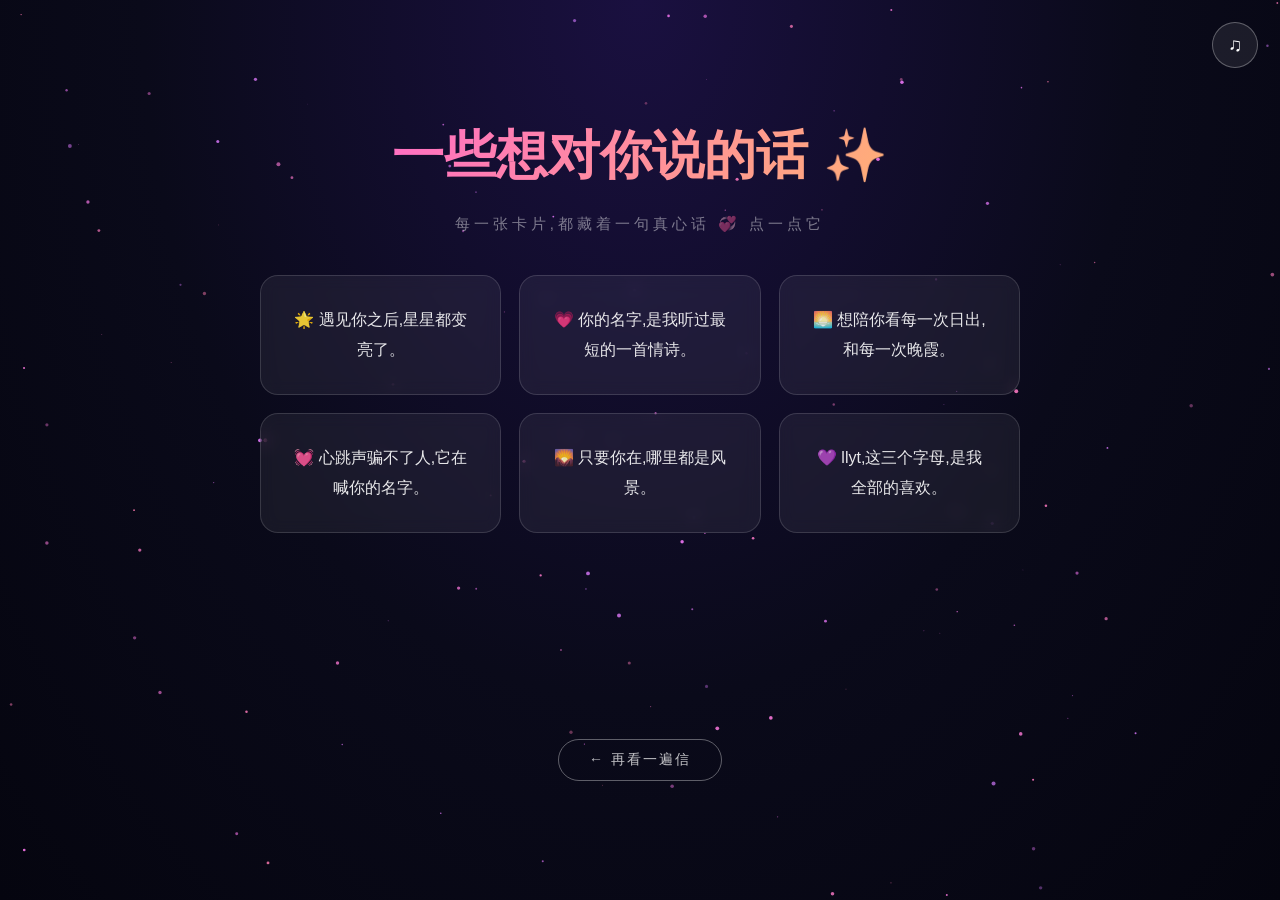
==== memory.html @ b4dfdcad "init" ====
<!DOCTYPE html>
<html lang="zh-CN">
<head>
<meta charset="UTF-8">
<meta name="viewport" content="width=device-width, initial-scale=1.0">
<title>想对你说的话</title>
<link rel="stylesheet" href="style.css">
</head>
<body>
<canvas id="stars"></canvas>
<button class="music-btn" id="musicBtn" title="播放背景音乐">&#9835;</button>
<div class="page" style="justify-content:center;">
  <h2 class="mid-title glow-text">一些想对你说的话 &#10024;</h2>
  <p class="sub-text">每一张卡片,都藏着一句真心话 &#128158; 点一点它</p>
  <div class="memory-grid" id="grid"></div>
  <div class="nav-row" style="margin-top:44px;">
    <a class="btn-ghost" href="letter.html">&#8592; 再看一遍信</a>
    <a class="btn hidden" id="nextBtn" href="question.html">最后一个问题 &#10084;&#65039;</a>
  </div>
</div>
<script src="shared.js"></script>
<script>
(function () {
  var cards = [
    '\uD83C\uDF1F 遇见你之后,星星都变亮了。',
    '\uD83D\uDC97 你的名字,是我听过最短的一首情诗。',
    '\uD83C\uDF05 想陪你看每一次日出,和每一次晚霞。',
    '\uD83D\uDC93 心跳声骗不了人,它在喊你的名字。',
    '\uD83C\uDF04 只要你在,哪里都是风景。',
    '\uD83D\uDC9C llyt,这三个字母,是我全部的喜欢。',
    '\uD83D\uDC9D 你的笑,是我的充电站。',
    '\uD83D\uDCDD 未来的计划里,我悄悄加上了你。'
  ];

  var grid = document.getElementById('grid');
  var shown = 0;

  cards.forEach(function (text, idx) {
    var d = document.createElement('div');
    d.className = 'card memory-card';
    d.textContent = text;
    d.style.transitionDelay = (idx * 0.12) + 's';
    d.addEventListener('click', function () {
      burstHearts(14);
      d.style.background = 'rgba(255, 110, 196, 0.16)';
      d.style.borderColor = 'rgba(255, 110, 196, 0.55)';
      shown++;
      if (shown >= cards.length) {
        var next = document.getElementById('nextBtn');
        next.classList.remove('hidden');
      }
    });
    grid.appendChild(d);
    setTimeout(function () { d.classList.add('show'); }, 400 + idx * 120);
  });

  var mb = document.getElementById('musicBtn');
  mb.addEventListener('click', function () { toggleMusic(mb); });
})();
</script>
</body>
</html>
---- style.css ----
* { margin: 0; padding: 0; box-sizing: border-box; }
html, body { height: 100%; }
body {
  font-family: "Segoe UI", "PingFang SC", "Microsoft YaHei", -apple-system, sans-serif;
  background: radial-gradient(ellipse at 50% 0%, #1a1040 0%, #0a0a1a 55%, #05050f 100%);
  color: #fff;
  overflow-x: hidden;
}
canvas#stars {
  position: fixed;
  inset: 0;
  width: 100%;
  height: 100%;
  z-index: 1;
  pointer-events: none;
}
canvas#fx {
  position: fixed;
  inset: 0;
  width: 100%;
  height: 100%;
  z-index: 5;
  pointer-events: none;
}
.page {
  position: relative;
  z-index: 2;
  min-height: 100vh;
  display: flex;
  flex-direction: column;
  align-items: center;
  justify-content: center;
  padding: 40px 24px;
  text-align: center;
  opacity: 0;
  animation: pageIn 1s ease forwards;
}
@keyframes pageIn {
  from { opacity: 0; transform: translateY(18px); }
  to   { opacity: 1; transform: none; }
}
.glow-text {
  background: linear-gradient(120deg, #ff6ec4 0%, #ffb86b 40%, #7ef9ff 80%, #ff6ec4 100%);
  background-size: 300% auto;
  -webkit-background-clip: text;
  background-clip: text;
  color: transparent;
  animation: shine 6s linear infinite;
}
@keyframes shine { to { background-position: 300% center; } }
.big-title {
  font-size: clamp(40px, 9vw, 96px);
  font-weight: 800;
  letter-spacing: 4px;
  line-height: 1.3;
}
.mid-title {
  font-size: clamp(26px, 5.5vw, 52px);
  font-weight: 700;
  line-height: 1.4;
}
.sub-text {
  margin-top: 18px;
  font-size: 15px;
  letter-spacing: 4px;
  color: rgba(255, 255, 255, 0.45);
  line-height: 2;
}
.btn {
  display: inline-block;
  margin-top: 42px;
  padding: 15px 46px;
  border: none;
  border-radius: 999px;
  background: linear-gradient(120deg, #ff6ec4, #ff8f6b, #ff6ec4);
  background-size: 200% auto;
  color: #fff;
  font-size: 17px;
  font-weight: 600;
  letter-spacing: 3px;
  cursor: pointer;
  text-decoration: none;
  box-shadow: 0 8px 34px rgba(255, 110, 196, 0.45);
  transition: transform 0.25s ease, box-shadow 0.25s ease, background-position 0.6s ease;
  animation: pulse 2.2s ease infinite;
}
.btn:hover { transform: translateY(-3px) scale(1.04); box-shadow: 0 14px 44px rgba(255, 110, 196, 0.6); }
@keyframes pulse {
  0%, 100% { box-shadow: 0 8px 34px rgba(255, 110, 196, 0.45); }
  50%      { box-shadow: 0 8px 46px rgba(126, 249, 255, 0.55); }
}
.btn-ghost {
  display: inline-block;
  margin-top: 24px;
  padding: 11px 30px;
  border: 1px solid rgba(255, 255, 255, 0.35);
  border-radius: 999px;
  background: transparent;
  color: rgba(255, 255, 255, 0.75);
  font-size: 14px;
  letter-spacing: 2px;
  cursor: pointer;
  text-decoration: none;
  transition: all 0.25s ease;
}
.btn-ghost:hover { border-color: #ff6ec4; color: #ff6ec4; }
.card {
  background: rgba(255, 255, 255, 0.06);
  border: 1px solid rgba(255, 255, 255, 0.14);
  border-radius: 18px;
  padding: 28px 32px;
  backdrop-filter: blur(8px);
  transition: all 0.3s ease;
}
.letter-box {
  max-width: 680px;
  width: 100%;
  text-align: left;
  font-size: 17px;
  line-height: 2.2;
  color: rgba(255, 255, 255, 0.92);
}
.letter-box .kiss {
  color: #ff6ec4;
  font-weight: 600;
}
.cursor {
  display: inline-block;
  width: 0.12em;
  height: 0.95em;
  background: #ff6ec4;
  vertical-align: -0.08em;
  margin-left: 2px;
  animation: blink 0.9s steps(1) infinite;
}
@keyframes blink { 50% { opacity: 0; } }
.heart {
  position: fixed;
  z-index: 6;
  pointer-events: none;
  animation: floatUp 3s ease-out forwards;
  opacity: 0;
}
@keyframes floatUp {
  0%   { opacity: 0; transform: translateY(0) scale(0.4) rotate(0deg); }
  15%  { opacity: 1; }
  100% { opacity: 0; transform: translateY(-160px) scale(1.35) rotate(12deg); }
}
.music-btn {
  position: fixed;
  top: 22px;
  right: 22px;
  z-index: 8;
  width: 46px;
  height: 46px;
  border-radius: 50%;
  border: 1px solid rgba(255, 255, 255, 0.3);
  background: rgba(255, 255, 255, 0.08);
  color: #fff;
  font-size: 19px;
  cursor: pointer;
  transition: all 0.3s ease;
}
.music-btn:hover { border-color: #ff6ec4; transform: scale(1.1); }
.music-btn.on { border-color: #ff6ec4; box-shadow: 0 0 18px rgba(255, 110, 196, 0.6); animation: spin 5s linear infinite; }
@keyframes spin { to { transform: rotate(360deg); } }
.memory-grid {
  display: grid;
  grid-template-columns: repeat(auto-fit, minmax(220px, 1fr));
  gap: 18px;
  max-width: 760px;
  width: 100%;
  margin-top: 36px;
}
.memory-card {
  cursor: pointer;
  font-size: 16px;
  line-height: 1.9;
  color: rgba(255, 255, 255, 0.9);
  min-height: 120px;
  display: flex;
  align-items: center;
  justify-content: center;
  opacity: 0;
  transform: translateY(24px);
  transition: opacity 0.7s ease, transform 0.7s ease, background 0.3s ease, border-color 0.3s ease;
}
.memory-card.show { opacity: 1; transform: none; }
.memory-card:hover {
  background: rgba(255, 110, 196, 0.14);
  border-color: rgba(255, 110, 196, 0.5);
  transform: translateY(-4px) scale(1.02);
}
.question-wrap { display: flex; gap: 26px; align-items: center; justify-content: center; flex-wrap: wrap; margin-top: 48px; }
.btn-yes {
  padding: 17px 52px;
  border: none;
  border-radius: 999px;
  background: linear-gradient(120deg, #ff6ec4, #ffb86b);
  color: #fff;
  font-size: 19px;
  font-weight: 700;
  letter-spacing: 2px;
  cursor: pointer;
  box-shadow: 0 10px 40px rgba(255, 110, 196, 0.5);
  transition: transform 0.2s ease, box-shadow 0.2s ease;
  animation: pulse 2s ease infinite;
}
.btn-no {
  position: relative;
  padding: 13px 36px;
  border: 1px solid rgba(255, 255, 255, 0.4);
  border-radius: 999px;
  background: transparent;
  color: rgba(255, 255, 255, 0.8);
  font-size: 15px;
  cursor: pointer;
  transition: all 0.15s ease;
}
.end-title {
  font-size: clamp(34px, 7.5vw, 80px);
  font-weight: 800;
  letter-spacing: 6px;
}
.hidden { display: none !important; }
.nav-row { display: flex; gap: 16px; flex-wrap: wrap; justify-content: center; }
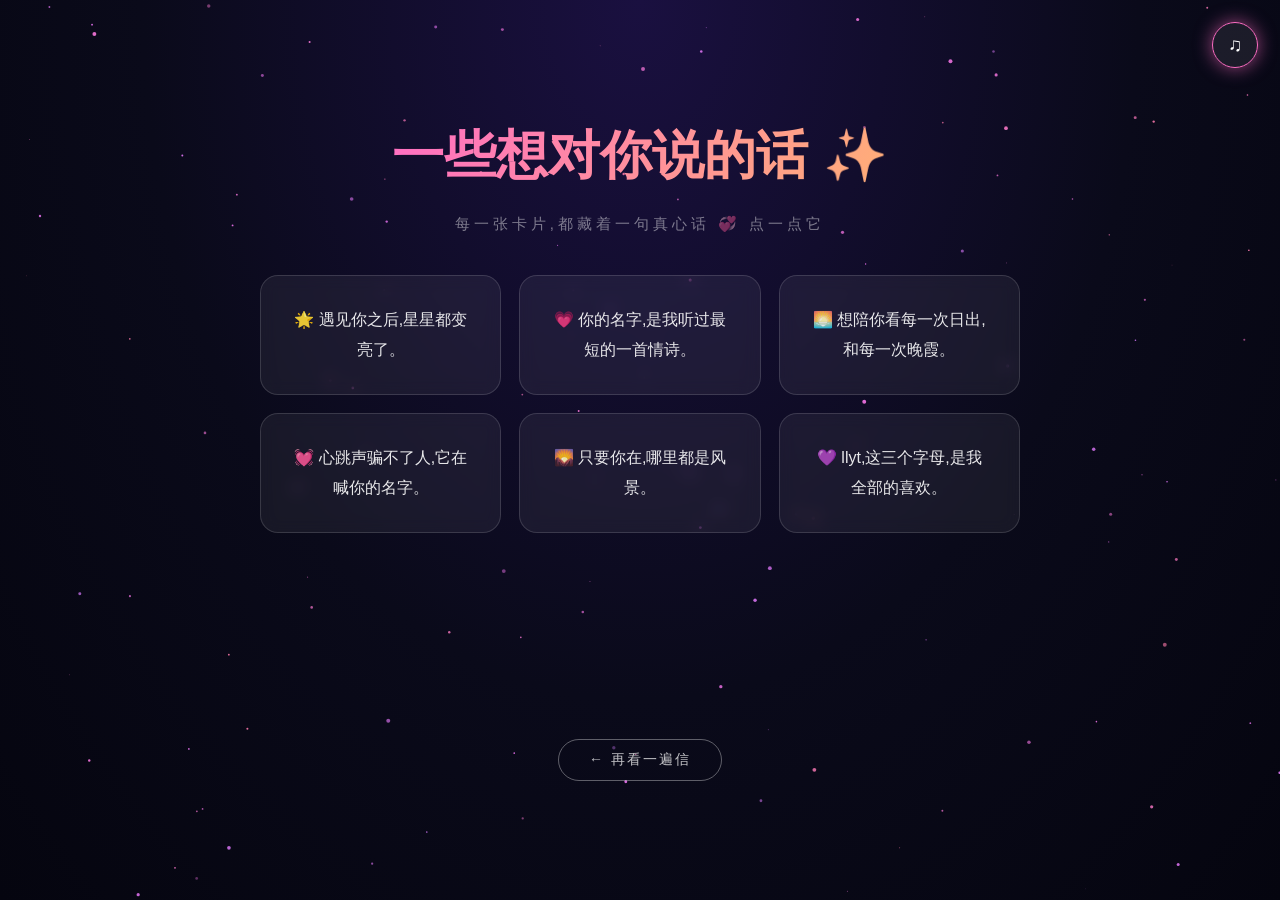
==== commit 6863be06: "init" ====
--- a/memory.html
+++ b/memory.html
@@ -33,7 +33,6 @@
   ];
 
   var grid = document.getElementById('grid');
-  var shown = 0;
 
   cards.forEach(function (text, idx) {
     var d = document.createElement('div');
@@ -44,8 +43,8 @@
       burstHearts(14);
       d.style.background = 'rgba(255, 110, 196, 0.16)';
       d.style.borderColor = 'rgba(255, 110, 196, 0.55)';
-      shown++;
-      if (shown >= cards.length) {
+      if (!d.dataset.picked) {
+        d.dataset.picked = '1';
         var next = document.getElementById('nextBtn');
         next.classList.remove('hidden');
       }
